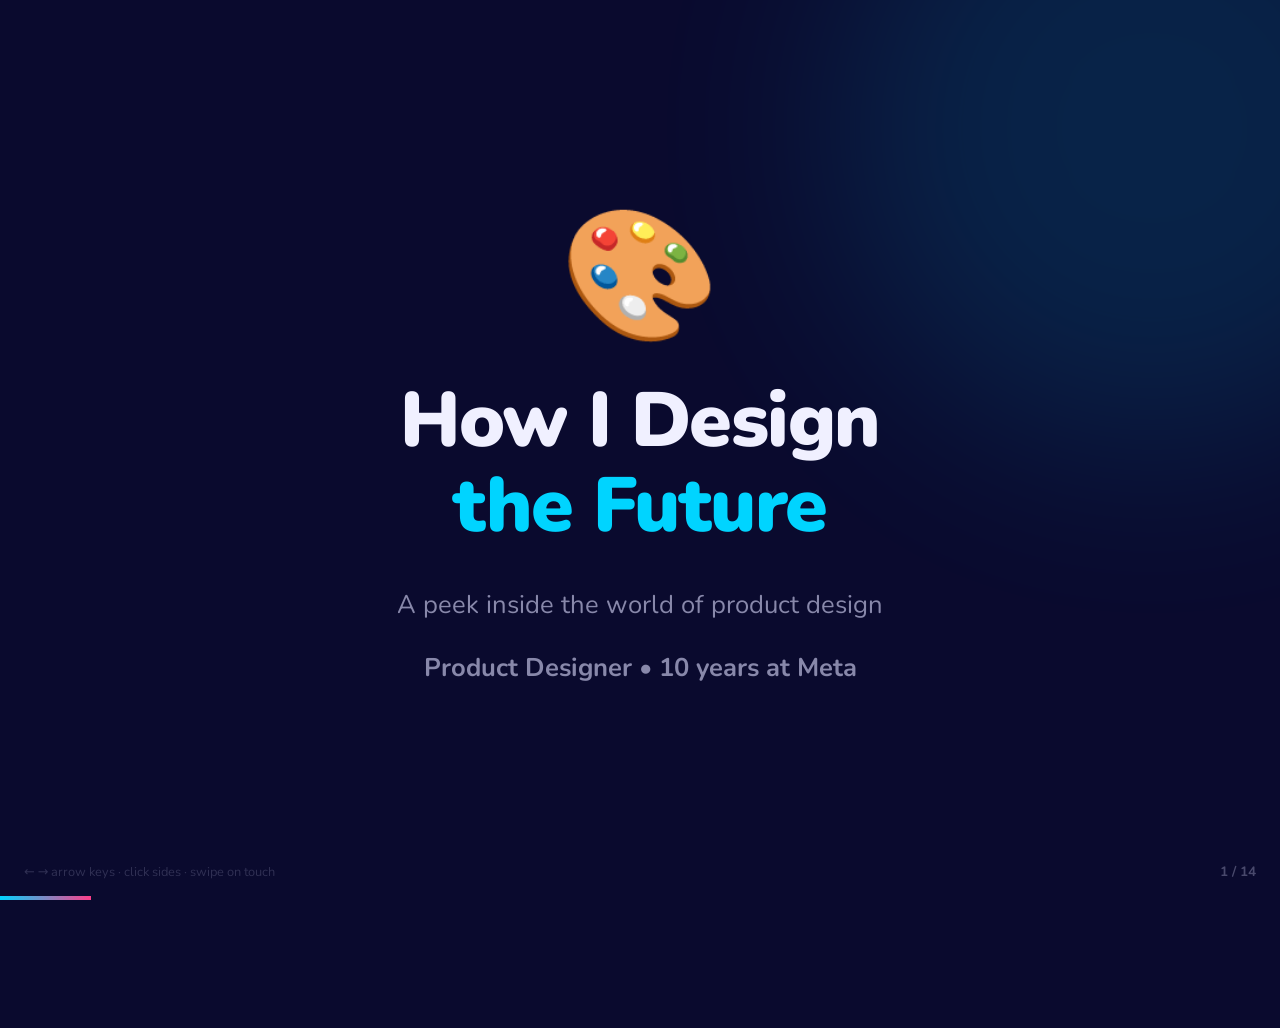
==== index.html @ 093c4a31 "Build career presentation slide deck for 4th/5th graders 14-slide presentation website about product" ====
<!DOCTYPE html>
<html lang="en">
<head>
  <meta charset="UTF-8">
  <meta name="viewport" content="width=device-width, initial-scale=1.0">
  <title>How I Design the Future</title>
  <link rel="stylesheet" href="styles.css">
</head>
<body>

<div class="deck">

  <!-- ==========================================
       SLIDE 1 — Title
       ========================================== -->
  <section class="slide">
    <div class="big-icon">🎨</div>
    <h1>How I Design<br><span class="cyan">the Future</span></h1>
    <p class="subtitle">A peek inside the world of product design</p>
    <!-- Replace with your name -->
    <p style="margin-top:1.5rem; color:var(--gray); font-weight:700;">
      <!-- YOUR NAME HERE -->
      Product Designer &bull; 10 years at Meta
    </p>
  </section>

  <!-- ==========================================
       SLIDE 2 — Look Around This Room
       ========================================== -->
  <section class="slide">
    <h2>Look around<br>this room <span class="yellow">👀</span></h2>
    <p>Everything you see was <strong class="cyan">designed by someone.</strong></p>

    <div class="annotated-scene">
      <!-- Floating tags pointing to classroom objects -->
      <span class="tag pos-clock">⏰ Clock</span>
      <span class="tag pos-desk">📐 Desk</span>
      <span class="tag pos-board">📋 Whiteboard</span>
      <span class="tag pos-door">🚪 Door handle</span>
      <span class="tag pos-light">💡 Lights</span>
      <span class="tag pos-chair">🪑 Chair</span>
      <!-- Placeholder for a classroom photo -->
      <span style="color:var(--gray); font-size:0.85rem; font-weight:700; text-transform:uppercase; letter-spacing:0.05em;">
        [ Your classroom photo here ]
      </span>
    </div>
  </section>

  <!-- ==========================================
       SLIDE 3 — Even the Boring Stuff
       ========================================== -->
  <section class="slide">
    <h2>Even the <span class="pink">"boring"</span> stuff</h2>
    <p>Someone had to sit down and figure out how each of these should work.</p>

    <div class="grid-5 stagger" style="margin-top:2rem;">
      <div class="card fragment">
        <div class="icon">🚽</div>
        <div class="label">Toilet</div>
      </div>
      <div class="card fragment">
        <div class="icon">🛑</div>
        <div class="label">Stop sign</div>
      </div>
      <div class="card fragment">
        <div class="icon">🥣</div>
        <div class="label">Cereal box</div>
      </div>
      <div class="card fragment">
        <div class="icon">🪢</div>
        <div class="label">Seatbelt</div>
      </div>
      <div class="card fragment">
        <div class="icon">🤐</div>
        <div class="label">Zipper</div>
      </div>
    </div>
  </section>

  <!-- ==========================================
       SLIDE 4 — Design = Solving Problems
       ========================================== -->
  <section class="slide">
    <h2>Design = <span class="green">solving problems</span><br>for people</h2>

    <div class="equation">
      <div class="part">🤔 Problem</div>
      <div class="operator cyan">+</div>
      <div class="part">✨ Creativity</div>
      <div class="operator pink">=</div>
      <div class="part">🎯 Design</div>
    </div>

    <div class="prompt">
      💬 "People kept getting lost &rarr; someone designed <strong>road signs</strong>"
    </div>
  </section>

  <!-- ==========================================
       SLIDE 5 — Types of Design
       ========================================== -->
  <section class="slide">
    <h2>There are <span class="yellow">lots</span> of types of design</h2>

    <div class="grid-6 stagger">
      <div class="card fragment">
        <div class="icon">👟</div>
        <div class="label">Fashion</div>
        <div class="desc">Clothes &amp; shoes</div>
      </div>
      <div class="card fragment">
        <div class="icon">🛋️</div>
        <div class="label">Interior</div>
        <div class="desc">Rooms &amp; spaces</div>
      </div>
      <div class="card fragment">
        <div class="icon">🎬</div>
        <div class="label">Graphic</div>
        <div class="desc">Posters &amp; logos</div>
      </div>
      <div class="card fragment">
        <div class="icon">🚗</div>
        <div class="label">Industrial</div>
        <div class="desc">Cars &amp; products</div>
      </div>
      <div class="card fragment">
        <div class="icon">🎢</div>
        <div class="label">Experience</div>
        <div class="desc">Theme parks &amp; services</div>
      </div>
      <div class="card fragment highlighted">
        <div class="icon">📱</div>
        <div class="label cyan">Digital</div>
        <div class="desc">Apps &amp; screens &larr; that's me!</div>
      </div>
    </div>
  </section>

  <!-- ==========================================
       SLIDE 6 — I'm a Digital Product Designer
       ========================================== -->
  <section class="slide">
    <div class="big-icon">💻</div>
    <h2>I'm a <span class="cyan">digital product</span> designer</h2>
    <p>I design the apps and screens that <strong>millions of people</strong> use every day.</p>

    <div class="img-placeholder" style="width:80%; max-width:700px; height:280px; margin-top:1.5rem;">
      <!-- Replace: photo of your desk/workspace -->
      [ Your workspace photo here ]
    </div>
  </section>

  <!-- ==========================================
       SLIDE 7 — Facebook / Meta
       ========================================== -->
  <section class="slide">
    <h2>I designed things at<br><span class="cyan">Facebook / Meta</span> for 10 years</h2>
    <p>You've probably used something I helped build.</p>

    <div class="grid-3" style="margin-top:1.5rem;">
      <div class="img-placeholder" style="height:200px;">
        <!-- Replace: screenshot of your Meta work #1 -->
        [ Meta work screenshot 1 ]
      </div>
      <div class="img-placeholder" style="height:200px;">
        <!-- Replace: screenshot of your Meta work #2 -->
        [ Meta work screenshot 2 ]
      </div>
      <div class="img-placeholder" style="height:200px;">
        <!-- Replace: screenshot of your Meta work #3 -->
        [ Meta work screenshot 3 ]
      </div>
    </div>

    <div class="prompt">
      💬 Raise your hand if you've ever used Facebook, Instagram, or WhatsApp!
    </div>
  </section>

  <!-- ==========================================
       SLIDE 8 — My Tools
       ========================================== -->
  <section class="slide">
    <h2>My <span class="purple">tools</span></h2>
    <p>Just like artists have brushes, I have tools for designing on screens.</p>

    <div class="tools-panel stagger">
      <div class="tool-card fragment">
        <div class="tool-icon">🎨</div>
        <div class="tool-name pink">Figma</div>
        <div class="tool-desc">Where I draw and plan my designs</div>
      </div>
      <div class="tool-card fragment">
        <div class="tool-icon">🧑‍💻</div>
        <div class="tool-name cyan">Code</div>
        <div class="tool-desc">HTML &amp; CSS — the language of websites</div>
      </div>
      <div class="tool-card fragment">
        <div class="tool-icon">🤖</div>
        <div class="tool-name green">AI</div>
        <div class="tool-desc">My newest helper — like having a super-smart teammate</div>
      </div>
    </div>
  </section>

  <!-- ==========================================
       SLIDE 9 — VR and AR
       ========================================== -->
  <section class="slide">
    <h2>Now I design for<br><span class="pink">virtual</span> &amp; <span class="cyan">augmented</span> reality</h2>
    <p>Instead of a phone screen, I design for <strong>the world around you.</strong></p>

    <div class="vr-ar-compare stagger">
      <div class="side fragment">
        <div class="icon">🥽</div>
        <h3 class="pink">VR</h3>
        <p>You go <strong>into</strong> the computer's world</p>
      </div>
      <div class="side fragment">
        <div class="icon">👓</div>
        <h3 class="cyan">AR</h3>
        <p>The computer comes <strong>into your</strong> world</p>
      </div>
    </div>

    <div class="prompt">
      💬 Has anyone here tried a VR headset before?
    </div>
  </section>

  <!-- ==========================================
       SLIDE 10 — Let Me Show You (VR transition)
       ========================================== -->
  <section class="slide">
    <div class="big-icon">🥽</div>
    <h2>Let me <span class="yellow">show you</span></h2>
    <p>Who wants to see what it's like to design for virtual reality?</p>
    <div class="demo-banner">🎮 LIVE DEMO</div>
  </section>

  <!-- ==========================================
       SLIDE 11 — VR Demo
       ========================================== -->
  <section class="slide">
    <div class="big-icon" style="font-size:6rem;">🎮</div>
    <h1><span class="pink">VR</span> Demo Time</h1>
    <p>Unity prototype on the Quest headset</p>
    <div style="margin-top:2rem; display:flex; gap:1rem; flex-wrap:wrap; justify-content:center;">
      <div class="demo-banner" style="background:linear-gradient(135deg, var(--cyan), var(--green));">
        🕹️ HEADSET IS ON
      </div>
    </div>
    <p style="margin-top:1.5rem; font-size:0.95rem;">
      (Cast headset to this screen or pass it around)
    </p>
  </section>

  <!-- ==========================================
       SLIDE 12 — AI Demo
       ========================================== -->
  <section class="slide">
    <div class="big-icon">🤖</div>
    <h2>Let's build a game<br><span class="green">RIGHT NOW</span> with AI</h2>
    <p>You pick the theme. I'll build it live.</p>

    <div class="grid-3 stagger" style="margin-top:2rem; max-width:800px;">
      <div class="card fragment" style="cursor:pointer;">
        <div class="icon">🦖</div>
        <div class="label">Dinosaurs</div>
      </div>
      <div class="card fragment" style="cursor:pointer;">
        <div class="icon">👽</div>
        <div class="label">Space Aliens</div>
      </div>
      <div class="card fragment" style="cursor:pointer;">
        <div class="icon">🍕</div>
        <div class="label">Pizza</div>
      </div>
    </div>

    <div class="prompt" style="margin-top:2rem;">
      💬 Vote now! Shout out your favorite — or suggest something else!
    </div>
  </section>

  <!-- ==========================================
       SLIDE 13 — Design Is for Everyone
       ========================================== -->
  <section class="slide">
    <h2><span class="green">You're already</span><br>a designer</h2>
    <p>You don't need to wait until you grow up to start designing.</p>

    <div class="empowerment-grid stagger" style="margin-top:2rem;">
      <div class="item fragment">
        <div class="icon">🗺️</div>
        <div class="label">Drawing a map</div>
      </div>
      <div class="item fragment">
        <div class="icon">🪧</div>
        <div class="label">Making a poster</div>
      </div>
      <div class="item fragment">
        <div class="icon">⛏️</div>
        <div class="label">Building in Minecraft</div>
      </div>
      <div class="item fragment">
        <div class="icon">🎭</div>
        <div class="label">Customizing a character</div>
      </div>
    </div>

    <p style="margin-top:1.5rem; color:var(--yellow); font-weight:700; font-size:clamp(1rem,1.8vw,1.3rem);">
      If you've done any of these, you're already thinking like a designer!
    </p>
  </section>

  <!-- ==========================================
       SLIDE 14 — Questions
       ========================================== -->
  <section class="slide">
    <div class="big-icon">🙋</div>
    <h1>Questions<span class="yellow">?</span></h1>

    <div class="question-starters stagger">
      <div class="q fragment">
        <span class="pink">🤔</span>&ensp;What app would you invent?
      </div>
      <div class="q fragment">
        <span class="cyan">🎮</span>&ensp;What's the coolest thing you've ever built or made?
      </div>
      <div class="q fragment">
        <span class="green">🌍</span>&ensp;Will we all live in VR someday?
      </div>
    </div>
  </section>

</div><!-- /.deck -->

<!-- Progress bar -->
<div class="progress" style="width:0%"></div>

<!-- Slide counter -->
<div class="slide-counter"></div>

<!-- Navigation hint -->
<div class="nav-hint">← → arrow keys &middot; click sides &middot; swipe on touch</div>

<!-- Slide engine -->
<script src="slides.js"></script>

</body>
</html>
---- styles.css ----
/* ============================================
   Career Presentation — Styles
   Kid-friendly, projector-optimized dark theme
   ============================================ */

@import url('https://fonts.googleapis.com/css2?family=Nunito:wght@400;700;900&display=swap');

/* --- Reset & Base --- */
*, *::before, *::after {
  box-sizing: border-box;
  margin: 0;
  padding: 0;
}

:root {
  --bg: #0a0a2e;
  --bg-light: #12123a;
  --cyan: #00d4ff;
  --pink: #ff3e8a;
  --yellow: #ffd93d;
  --green: #4ade80;
  --purple: #a78bfa;
  --orange: #fb923c;
  --white: #f0f0ff;
  --gray: #8888aa;
  --font: 'Nunito', system-ui, sans-serif;
  --slide-transition: 0.5s cubic-bezier(0.4, 0, 0.2, 1);
}

html, body {
  height: 100%;
  overflow: hidden;
  background: var(--bg);
  color: var(--white);
  font-family: var(--font);
  -webkit-font-smoothing: antialiased;
}

/* --- Slide Container --- */
.deck {
  position: relative;
  width: 100vw;
  height: 100vh;
}

.slide {
  position: absolute;
  inset: 0;
  display: flex;
  flex-direction: column;
  align-items: center;
  justify-content: center;
  padding: 4vh 6vw;
  opacity: 0;
  pointer-events: none;
  transform: translateX(60px);
  transition: opacity var(--slide-transition), transform var(--slide-transition);
  text-align: center;
}

.slide.active {
  opacity: 1;
  pointer-events: auto;
  transform: translateX(0);
}

.slide.exit-left {
  opacity: 0;
  transform: translateX(-60px);
}

/* --- Typography --- */
h1 {
  font-size: clamp(2.5rem, 6vw, 5rem);
  font-weight: 900;
  line-height: 1.1;
  margin-bottom: 0.4em;
  letter-spacing: -0.02em;
}

h2 {
  font-size: clamp(2rem, 4.5vw, 3.8rem);
  font-weight: 900;
  line-height: 1.15;
  margin-bottom: 0.5em;
}

h3 {
  font-size: clamp(1.3rem, 2.5vw, 2rem);
  font-weight: 700;
  line-height: 1.3;
  margin-bottom: 0.5em;
}

p, .subtitle {
  font-size: clamp(1.1rem, 2vw, 1.6rem);
  line-height: 1.5;
  max-width: 48ch;
  color: var(--gray);
}

.subtitle {
  margin-top: 0.3em;
}

/* Color utility classes */
.cyan    { color: var(--cyan); }
.pink    { color: var(--pink); }
.yellow  { color: var(--yellow); }
.green   { color: var(--green); }
.purple  { color: var(--purple); }
.orange  { color: var(--orange); }

/* --- Accent Shapes (decorative) --- */
.slide::before {
  content: '';
  position: absolute;
  border-radius: 50%;
  filter: blur(100px);
  opacity: 0.12;
  pointer-events: none;
  z-index: -1;
}

/* Each slide gets a different glow */
.slide:nth-child(odd)::before {
  width: 50vw; height: 50vw;
  background: var(--cyan);
  top: -15vw; right: -15vw;
}
.slide:nth-child(even)::before {
  width: 45vw; height: 45vw;
  background: var(--pink);
  bottom: -10vw; left: -10vw;
}

/* --- Grid Layouts --- */
.grid-2 {
  display: grid;
  grid-template-columns: 1fr 1fr;
  gap: 2.5vw;
  width: 100%;
  max-width: 1100px;
  margin-top: 1.5rem;
}

.grid-3 {
  display: grid;
  grid-template-columns: repeat(3, 1fr);
  gap: 2vw;
  width: 100%;
  max-width: 1200px;
  margin-top: 1.5rem;
}

.grid-5 {
  display: grid;
  grid-template-columns: repeat(5, 1fr);
  gap: 1.5vw;
  width: 100%;
  max-width: 1200px;
  margin-top: 1.5rem;
}

.grid-6 {
  display: grid;
  grid-template-columns: repeat(3, 1fr);
  grid-template-rows: repeat(2, 1fr);
  gap: 1.8vw;
  width: 100%;
  max-width: 1100px;
  margin-top: 1.5rem;
}

/* --- Cards (used inside grids) --- */
.card {
  background: var(--bg-light);
  border: 2px solid rgba(255,255,255,0.06);
  border-radius: 1.2rem;
  padding: 2rem 1.5rem;
  display: flex;
  flex-direction: column;
  align-items: center;
  justify-content: center;
  gap: 0.6rem;
  transition: transform 0.25s ease, border-color 0.25s ease;
}

.card:hover {
  transform: translateY(-4px);
  border-color: rgba(255,255,255,0.15);
}

.card.highlighted {
  border-color: var(--cyan);
  box-shadow: 0 0 30px rgba(0, 212, 255, 0.15);
}

.card .icon {
  font-size: clamp(2.5rem, 4vw, 4rem);
  line-height: 1;
}

.card .label {
  font-size: clamp(0.95rem, 1.5vw, 1.3rem);
  font-weight: 700;
  color: var(--white);
}

.card .desc {
  font-size: clamp(0.8rem, 1.1vw, 1rem);
  color: var(--gray);
}

/* --- Image Placeholder --- */
.img-placeholder {
  background: var(--bg-light);
  border: 2px dashed rgba(255,255,255,0.1);
  border-radius: 1rem;
  display: flex;
  align-items: center;
  justify-content: center;
  color: var(--gray);
  font-size: 0.95rem;
  font-weight: 700;
  text-transform: uppercase;
  letter-spacing: 0.05em;
  overflow: hidden;
  position: relative;
}

.img-placeholder img {
  width: 100%;
  height: 100%;
  object-fit: cover;
  border-radius: inherit;
}

/* --- Equation visual --- */
.equation {
  display: flex;
  align-items: center;
  gap: 1.5rem;
  margin: 1.5rem 0;
  flex-wrap: wrap;
  justify-content: center;
}

.equation .part {
  background: var(--bg-light);
  border-radius: 1rem;
  padding: 1.2rem 2rem;
  font-size: clamp(1.2rem, 2.2vw, 1.8rem);
  font-weight: 900;
}

.equation .operator {
  font-size: 2.5rem;
  font-weight: 900;
}

/* --- Big Emoji / Icon --- */
.big-icon {
  font-size: clamp(4rem, 10vw, 8rem);
  line-height: 1;
  margin-bottom: 0.3em;
}

/* --- Demo Banner --- */
.demo-banner {
  display: inline-flex;
  align-items: center;
  gap: 0.8rem;
  background: linear-gradient(135deg, var(--pink), var(--purple));
  padding: 0.8rem 2.5rem;
  border-radius: 100px;
  font-size: clamp(1.2rem, 2.5vw, 2rem);
  font-weight: 900;
  text-transform: uppercase;
  letter-spacing: 0.08em;
  animation: pulse 2s ease-in-out infinite;
  margin-top: 1.5rem;
}

@keyframes pulse {
  0%, 100% { transform: scale(1); }
  50% { transform: scale(1.04); }
}

/* --- Prompt Bubbles (for audience interaction cues) --- */
.prompt {
  background: rgba(255,255,255,0.07);
  border-left: 4px solid var(--yellow);
  border-radius: 0 0.8rem 0.8rem 0;
  padding: 1rem 1.8rem;
  margin-top: 1.5rem;
  font-size: clamp(1rem, 1.8vw, 1.4rem);
  font-weight: 700;
  color: var(--yellow);
  max-width: 700px;
  text-align: left;
}

/* --- Question starters (wrap-up slide) --- */
.question-starters {
  display: flex;
  flex-direction: column;
  gap: 1rem;
  margin-top: 1.5rem;
  max-width: 600px;
}

.question-starters .q {
  background: var(--bg-light);
  border-radius: 1rem;
  padding: 1rem 1.5rem;
  font-size: clamp(1rem, 1.6vw, 1.25rem);
  font-weight: 700;
  text-align: left;
  border: 2px solid rgba(255,255,255,0.06);
}

/* --- Progress Bar --- */
.progress {
  position: fixed;
  bottom: 0;
  left: 0;
  height: 4px;
  background: linear-gradient(90deg, var(--cyan), var(--pink));
  transition: width 0.4s ease;
  z-index: 100;
}

/* --- Slide Counter --- */
.slide-counter {
  position: fixed;
  bottom: 1.2rem;
  right: 1.5rem;
  font-size: 0.85rem;
  font-weight: 700;
  color: var(--gray);
  opacity: 0.5;
  z-index: 100;
  pointer-events: none;
}

/* --- Navigation Hint --- */
.nav-hint {
  position: fixed;
  bottom: 1.2rem;
  left: 1.5rem;
  font-size: 0.8rem;
  color: var(--gray);
  opacity: 0.3;
  z-index: 100;
  transition: opacity 0.3s;
}

.nav-hint:hover {
  opacity: 0.7;
}

/* --- Fragment animation (staggered reveals inside a slide) --- */
.fragment {
  opacity: 0;
  transform: translateY(20px);
  transition: opacity 0.4s ease, transform 0.4s ease;
}

.fragment.visible {
  opacity: 1;
  transform: translateY(0);
}

/* Stagger children */
.stagger > .fragment:nth-child(1) { transition-delay: 0.05s; }
.stagger > .fragment:nth-child(2) { transition-delay: 0.12s; }
.stagger > .fragment:nth-child(3) { transition-delay: 0.19s; }
.stagger > .fragment:nth-child(4) { transition-delay: 0.26s; }
.stagger > .fragment:nth-child(5) { transition-delay: 0.33s; }
.stagger > .fragment:nth-child(6) { transition-delay: 0.40s; }

/* --- Fullscreen background image slide --- */
.slide.bg-cover {
  background-size: cover;
  background-position: center;
}

.slide.bg-cover::after {
  content: '';
  position: absolute;
  inset: 0;
  background: linear-gradient(to top, rgba(10,10,46,0.92), rgba(10,10,46,0.4));
  z-index: 0;
}

.slide.bg-cover > * {
  position: relative;
  z-index: 1;
}

/* --- Annotation arrows (for the classroom slide) --- */
.annotated-scene {
  position: relative;
  width: 90%;
  max-width: 900px;
  aspect-ratio: 16/9;
  background: var(--bg-light);
  border-radius: 1.2rem;
  border: 2px solid rgba(255,255,255,0.06);
  margin-top: 1rem;
  display: flex;
  align-items: center;
  justify-content: center;
  overflow: hidden;
}

.annotated-scene .tag {
  position: absolute;
  background: var(--cyan);
  color: var(--bg);
  font-size: clamp(0.65rem, 1vw, 0.85rem);
  font-weight: 900;
  padding: 0.3rem 0.7rem;
  border-radius: 100px;
  white-space: nowrap;
  animation: float 3s ease-in-out infinite;
}

.annotated-scene .tag:nth-child(even) {
  animation-delay: -1.5s;
}

@keyframes float {
  0%, 100% { transform: translateY(0); }
  50% { transform: translateY(-6px); }
}

/* --- Specific tag positions (classroom scene) --- */
.tag.pos-clock     { top: 10%; left: 12%; }
.tag.pos-desk      { bottom: 20%; left: 25%; background: var(--pink); }
.tag.pos-board     { top: 20%; right: 15%; background: var(--yellow); color: var(--bg); }
.tag.pos-door      { bottom: 30%; right: 10%; background: var(--green); color: var(--bg); }
.tag.pos-light     { top: 8%; left: 50%; background: var(--purple); }
.tag.pos-chair     { bottom: 15%; right: 35%; background: var(--orange); color: var(--bg); }

/* --- Tools panel --- */
.tools-panel {
  display: grid;
  grid-template-columns: repeat(3, 1fr);
  gap: 2vw;
  width: 100%;
  max-width: 1100px;
  margin-top: 1.5rem;
}

.tool-card {
  background: var(--bg-light);
  border: 2px solid rgba(255,255,255,0.06);
  border-radius: 1.2rem;
  padding: 2rem 1.5rem;
  display: flex;
  flex-direction: column;
  align-items: center;
  gap: 0.8rem;
}

.tool-card .tool-icon {
  font-size: 3rem;
  line-height: 1;
}

.tool-card .tool-name {
  font-size: clamp(1.1rem, 1.8vw, 1.5rem);
  font-weight: 900;
}

.tool-card .tool-desc {
  font-size: clamp(0.85rem, 1.2vw, 1.05rem);
  color: var(--gray);
}

/* --- VR / AR comparison --- */
.vr-ar-compare {
  display: grid;
  grid-template-columns: 1fr 1fr;
  gap: 3vw;
  width: 100%;
  max-width: 900px;
  margin-top: 1.5rem;
}

.vr-ar-compare .side {
  background: var(--bg-light);
  border-radius: 1.2rem;
  padding: 2rem;
  border: 2px solid rgba(255,255,255,0.06);
  display: flex;
  flex-direction: column;
  align-items: center;
  gap: 0.8rem;
}

.vr-ar-compare .side .icon {
  font-size: 4rem;
}

.vr-ar-compare .side h3 {
  margin-bottom: 0;
}

.vr-ar-compare .side p {
  font-size: clamp(0.9rem, 1.3vw, 1.1rem);
  color: var(--gray);
  text-align: center;
}

/* --- Empowerment grid (closing slide) --- */
.empowerment-grid {
  display: grid;
  grid-template-columns: repeat(4, 1fr);
  gap: 1.5vw;
  width: 100%;
  max-width: 900px;
  margin-top: 1.5rem;
}

.empowerment-grid .item {
  background: var(--bg-light);
  border-radius: 1rem;
  padding: 1.2rem;
  display: flex;
  flex-direction: column;
  align-items: center;
  gap: 0.5rem;
  border: 2px solid rgba(255,255,255,0.06);
}

.empowerment-grid .item .icon {
  font-size: 2.5rem;
}

.empowerment-grid .item .label {
  font-size: clamp(0.8rem, 1.1vw, 1rem);
  font-weight: 700;
}

/* --- Responsive --- */
@media (max-width: 768px) {
  .grid-3, .tools-panel {
    grid-template-columns: 1fr 1fr;
  }
  .grid-5 {
    grid-template-columns: repeat(3, 1fr);
  }
  .grid-6 {
    grid-template-columns: 1fr 1fr;
  }
  .empowerment-grid {
    grid-template-columns: 1fr 1fr;
  }
  .vr-ar-compare {
    grid-template-columns: 1fr;
  }
}
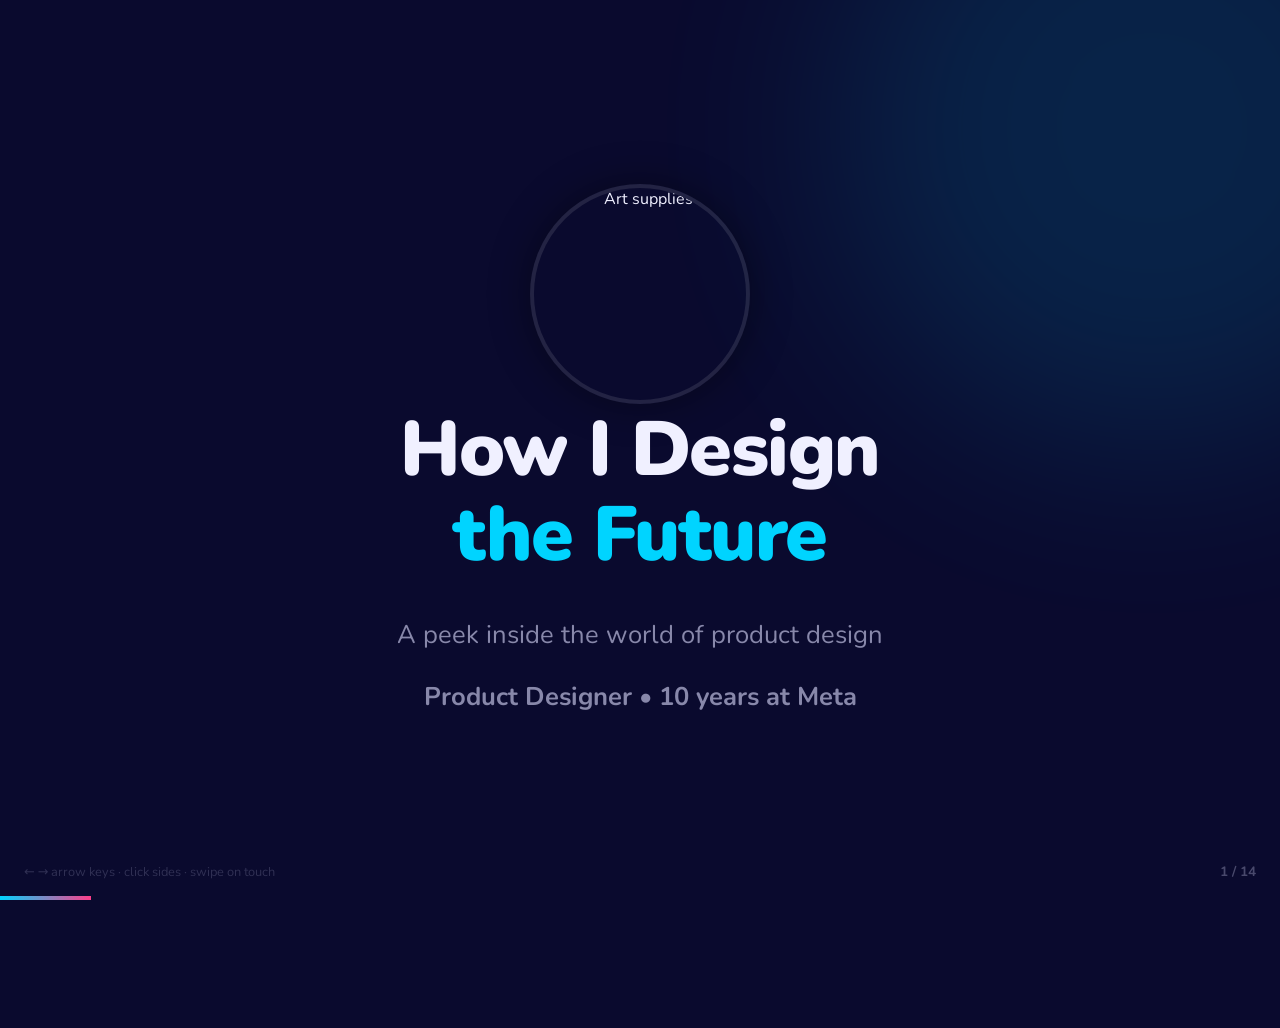
==== commit 0c16fa75: "Replace emojis with real Unsplash photos throughout presentation Swap all emoji icons for circular c" ====
--- a/index.html
+++ b/index.html
@@ -14,7 +14,7 @@
        SLIDE 1 — Title
        ========================================== -->
   <section class="slide">
-    <div class="big-icon">🎨</div>
+    <img class="big-icon-photo" src="https://images.unsplash.com/photo-1513364776144-60967b0f800f?w=300&h=300&fit=crop&auto=format" alt="Art supplies" loading="lazy">
     <h1>How I Design<br><span class="cyan">the Future</span></h1>
     <p class="subtitle">A peek inside the world of product design</p>
     <!-- Replace with your name -->
@@ -55,23 +55,23 @@
 
     <div class="grid-5 stagger" style="margin-top:2rem;">
       <div class="card fragment">
-        <div class="icon">🚽</div>
+        <img class="icon-photo" src="https://images.unsplash.com/photo-1585412727339-54e4bae3cff0?w=200&h=200&fit=crop&auto=format" alt="Toilet" loading="lazy">
         <div class="label">Toilet</div>
       </div>
       <div class="card fragment">
-        <div class="icon">🛑</div>
+        <img class="icon-photo" src="https://images.unsplash.com/photo-1566139884460-1c2c6e0b6ce0?w=200&h=200&fit=crop&auto=format" alt="Stop sign" loading="lazy">
         <div class="label">Stop sign</div>
       </div>
       <div class="card fragment">
-        <div class="icon">🥣</div>
+        <img class="icon-photo" src="https://images.unsplash.com/photo-1521483451569-e33803c0330c?w=200&h=200&fit=crop&auto=format" alt="Cereal box" loading="lazy">
         <div class="label">Cereal box</div>
       </div>
       <div class="card fragment">
-        <div class="icon">🪢</div>
+        <img class="icon-photo" src="https://images.unsplash.com/photo-1549317661-bd32c8ce0abb?w=200&h=200&fit=crop&auto=format" alt="Seatbelt" loading="lazy">
         <div class="label">Seatbelt</div>
       </div>
       <div class="card fragment">
-        <div class="icon">🤐</div>
+        <img class="icon-photo" src="https://images.unsplash.com/photo-1558171813-01ed3d751f01?w=200&h=200&fit=crop&auto=format" alt="Zipper" loading="lazy">
         <div class="label">Zipper</div>
       </div>
     </div>
@@ -104,32 +104,32 @@
 
     <div class="grid-6 stagger">
       <div class="card fragment">
-        <div class="icon">👟</div>
+        <img class="icon-photo" src="https://images.unsplash.com/photo-1542291026-7eec264c27ff?w=200&h=200&fit=crop&auto=format" alt="Sneaker" loading="lazy">
         <div class="label">Fashion</div>
         <div class="desc">Clothes &amp; shoes</div>
       </div>
       <div class="card fragment">
-        <div class="icon">🛋️</div>
+        <img class="icon-photo" src="https://images.unsplash.com/photo-1586023492125-27b2c045efd7?w=200&h=200&fit=crop&auto=format" alt="Interior design" loading="lazy">
         <div class="label">Interior</div>
         <div class="desc">Rooms &amp; spaces</div>
       </div>
       <div class="card fragment">
-        <div class="icon">🎬</div>
+        <img class="icon-photo" src="https://images.unsplash.com/photo-1561070791-2526d30994b5?w=200&h=200&fit=crop&auto=format" alt="Graphic design" loading="lazy">
         <div class="label">Graphic</div>
         <div class="desc">Posters &amp; logos</div>
       </div>
       <div class="card fragment">
-        <div class="icon">🚗</div>
+        <img class="icon-photo" src="https://images.unsplash.com/photo-1503376780353-7e6692767b70?w=200&h=200&fit=crop&auto=format" alt="Sports car" loading="lazy">
         <div class="label">Industrial</div>
         <div class="desc">Cars &amp; products</div>
       </div>
       <div class="card fragment">
-        <div class="icon">🎢</div>
+        <img class="icon-photo" src="https://images.unsplash.com/photo-1513889961551-628c1e5e2ee9?w=200&h=200&fit=crop&auto=format" alt="Theme park" loading="lazy">
         <div class="label">Experience</div>
         <div class="desc">Theme parks &amp; services</div>
       </div>
       <div class="card fragment highlighted">
-        <div class="icon">📱</div>
+        <img class="icon-photo" src="https://images.unsplash.com/photo-1512941937669-90a1b58e7e9c?w=200&h=200&fit=crop&auto=format" alt="Smartphone" loading="lazy">
         <div class="label cyan">Digital</div>
         <div class="desc">Apps &amp; screens &larr; that's me!</div>
       </div>
@@ -140,7 +140,7 @@
        SLIDE 6 — I'm a Digital Product Designer
        ========================================== -->
   <section class="slide">
-    <div class="big-icon">💻</div>
+    <img class="big-icon-photo" src="https://images.unsplash.com/photo-1498050108023-c5249f4df085?w=300&h=300&fit=crop&auto=format" alt="Laptop workspace" loading="lazy">
     <h2>I'm a <span class="cyan">digital product</span> designer</h2>
     <p>I design the apps and screens that <strong>millions of people</strong> use every day.</p>
 
@@ -186,17 +186,17 @@
 
     <div class="tools-panel stagger">
       <div class="tool-card fragment">
-        <div class="tool-icon">🎨</div>
+        <img class="icon-photo" src="https://images.unsplash.com/photo-1609921212029-bb5a28e60960?w=200&h=200&fit=crop&auto=format" alt="Design tool" loading="lazy">
         <div class="tool-name pink">Figma</div>
         <div class="tool-desc">Where I draw and plan my designs</div>
       </div>
       <div class="tool-card fragment">
-        <div class="tool-icon">🧑‍💻</div>
+        <img class="icon-photo" src="https://images.unsplash.com/photo-1461749280684-dccba630e2f6?w=200&h=200&fit=crop&auto=format" alt="Code editor" loading="lazy">
         <div class="tool-name cyan">Code</div>
         <div class="tool-desc">HTML &amp; CSS — the language of websites</div>
       </div>
       <div class="tool-card fragment">
-        <div class="tool-icon">🤖</div>
+        <img class="icon-photo" src="https://images.unsplash.com/photo-1677442136019-21780ecad995?w=200&h=200&fit=crop&auto=format" alt="AI" loading="lazy">
         <div class="tool-name green">AI</div>
         <div class="tool-desc">My newest helper — like having a super-smart teammate</div>
       </div>
@@ -212,12 +212,12 @@
 
     <div class="vr-ar-compare stagger">
       <div class="side fragment">
-        <div class="icon">🥽</div>
+        <img class="icon-photo" src="https://images.unsplash.com/photo-1617802690658-1173a812650d?w=200&h=200&fit=crop&auto=format" alt="VR headset" loading="lazy">
         <h3 class="pink">VR</h3>
         <p>You go <strong>into</strong> the computer's world</p>
       </div>
       <div class="side fragment">
-        <div class="icon">👓</div>
+        <img class="icon-photo" src="https://images.unsplash.com/photo-1622979135225-d2ba269cf1ac?w=200&h=200&fit=crop&auto=format" alt="AR glasses" loading="lazy">
         <h3 class="cyan">AR</h3>
         <p>The computer comes <strong>into your</strong> world</p>
       </div>
@@ -232,22 +232,22 @@
        SLIDE 10 — Let Me Show You (VR transition)
        ========================================== -->
   <section class="slide">
-    <div class="big-icon">🥽</div>
+    <img class="big-icon-photo" src="https://images.unsplash.com/photo-1617802690658-1173a812650d?w=300&h=300&fit=crop&auto=format" alt="VR headset" loading="lazy">
     <h2>Let me <span class="yellow">show you</span></h2>
     <p>Who wants to see what it's like to design for virtual reality?</p>
-    <div class="demo-banner">🎮 LIVE DEMO</div>
+    <div class="demo-banner">LIVE DEMO</div>
   </section>
 
   <!-- ==========================================
        SLIDE 11 — VR Demo
        ========================================== -->
   <section class="slide">
-    <div class="big-icon" style="font-size:6rem;">🎮</div>
+    <img class="big-icon-photo" src="https://images.unsplash.com/photo-1592478411213-6153e4ebc07d?w=300&h=300&fit=crop&auto=format" alt="Game controller" loading="lazy">
     <h1><span class="pink">VR</span> Demo Time</h1>
     <p>Unity prototype on the Quest headset</p>
     <div style="margin-top:2rem; display:flex; gap:1rem; flex-wrap:wrap; justify-content:center;">
       <div class="demo-banner" style="background:linear-gradient(135deg, var(--cyan), var(--green));">
-        🕹️ HEADSET IS ON
+        HEADSET IS ON
       </div>
     </div>
     <p style="margin-top:1.5rem; font-size:0.95rem;">
@@ -259,21 +259,21 @@
        SLIDE 12 — AI Demo
        ========================================== -->
   <section class="slide">
-    <div class="big-icon">🤖</div>
+    <img class="big-icon-photo" src="https://images.unsplash.com/photo-1677442136019-21780ecad995?w=300&h=300&fit=crop&auto=format" alt="AI" loading="lazy">
     <h2>Let's build a game<br><span class="green">RIGHT NOW</span> with AI</h2>
     <p>You pick the theme. I'll build it live.</p>
 
     <div class="grid-3 stagger" style="margin-top:2rem; max-width:800px;">
       <div class="card fragment" style="cursor:pointer;">
-        <div class="icon">🦖</div>
+        <img class="icon-photo" src="https://images.unsplash.com/photo-1519389950473-47ba0277781c?w=200&h=200&fit=crop&auto=format" alt="Dinosaurs" loading="lazy">
         <div class="label">Dinosaurs</div>
       </div>
       <div class="card fragment" style="cursor:pointer;">
-        <div class="icon">👽</div>
+        <img class="icon-photo" src="https://images.unsplash.com/photo-1462331940025-496dfbfc7564?w=200&h=200&fit=crop&auto=format" alt="Space" loading="lazy">
         <div class="label">Space Aliens</div>
       </div>
       <div class="card fragment" style="cursor:pointer;">
-        <div class="icon">🍕</div>
+        <img class="icon-photo" src="https://images.unsplash.com/photo-1565299624946-b28f40a0ae38?w=200&h=200&fit=crop&auto=format" alt="Pizza" loading="lazy">
         <div class="label">Pizza</div>
       </div>
     </div>
@@ -292,19 +292,19 @@
 
     <div class="empowerment-grid stagger" style="margin-top:2rem;">
       <div class="item fragment">
-        <div class="icon">🗺️</div>
+        <img class="icon-photo" src="https://images.unsplash.com/photo-1524661135-423995f22d0b?w=200&h=200&fit=crop&auto=format" alt="Map" loading="lazy">
         <div class="label">Drawing a map</div>
       </div>
       <div class="item fragment">
-        <div class="icon">🪧</div>
+        <img class="icon-photo" src="https://images.unsplash.com/photo-1513364776144-60967b0f800f?w=200&h=200&fit=crop&auto=format" alt="Making art" loading="lazy">
         <div class="label">Making a poster</div>
       </div>
       <div class="item fragment">
-        <div class="icon">⛏️</div>
+        <img class="icon-photo" src="https://images.unsplash.com/photo-1587654780291-39c9404d7dd0?w=200&h=200&fit=crop&auto=format" alt="Building" loading="lazy">
         <div class="label">Building in Minecraft</div>
       </div>
       <div class="item fragment">
-        <div class="icon">🎭</div>
+        <img class="icon-photo" src="https://images.unsplash.com/photo-1592478411213-6153e4ebc07d?w=200&h=200&fit=crop&auto=format" alt="Gaming" loading="lazy">
         <div class="label">Customizing a character</div>
       </div>
     </div>
@@ -318,7 +318,7 @@
        SLIDE 14 — Questions
        ========================================== -->
   <section class="slide">
-    <div class="big-icon">🙋</div>
+    <img class="big-icon-photo" src="https://images.unsplash.com/photo-1531482615713-2afd69097998?w=300&h=300&fit=crop&auto=format" alt="Raised hands" loading="lazy">
     <h1>Questions<span class="yellow">?</span></h1>
 
     <div class="question-starters stagger">
--- a/styles.css
+++ b/styles.css
@@ -264,6 +264,45 @@
   font-size: clamp(4rem, 10vw, 8rem);
   line-height: 1;
   margin-bottom: 0.3em;
+}
+
+/* --- Photo icons (replace emoji with images) --- */
+.icon-photo {
+  width: clamp(60px, 8vw, 100px);
+  height: clamp(60px, 8vw, 100px);
+  border-radius: 50%;
+  object-fit: cover;
+  border: 3px solid rgba(255,255,255,0.1);
+}
+
+.big-icon-photo {
+  width: clamp(120px, 18vw, 220px);
+  height: clamp(120px, 18vw, 220px);
+  border-radius: 50%;
+  object-fit: cover;
+  margin-bottom: 0.3em;
+  border: 4px solid rgba(255,255,255,0.1);
+  box-shadow: 0 0 40px rgba(0,0,0,0.4);
+}
+
+.card .icon-photo {
+  width: clamp(50px, 5vw, 80px);
+  height: clamp(50px, 5vw, 80px);
+}
+
+.tool-card .icon-photo {
+  width: clamp(50px, 5vw, 80px);
+  height: clamp(50px, 5vw, 80px);
+}
+
+.vr-ar-compare .side .icon-photo {
+  width: clamp(70px, 8vw, 110px);
+  height: clamp(70px, 8vw, 110px);
+}
+
+.empowerment-grid .item .icon-photo {
+  width: clamp(45px, 4vw, 65px);
+  height: clamp(45px, 4vw, 65px);
 }
 
 /* --- Demo Banner --- */
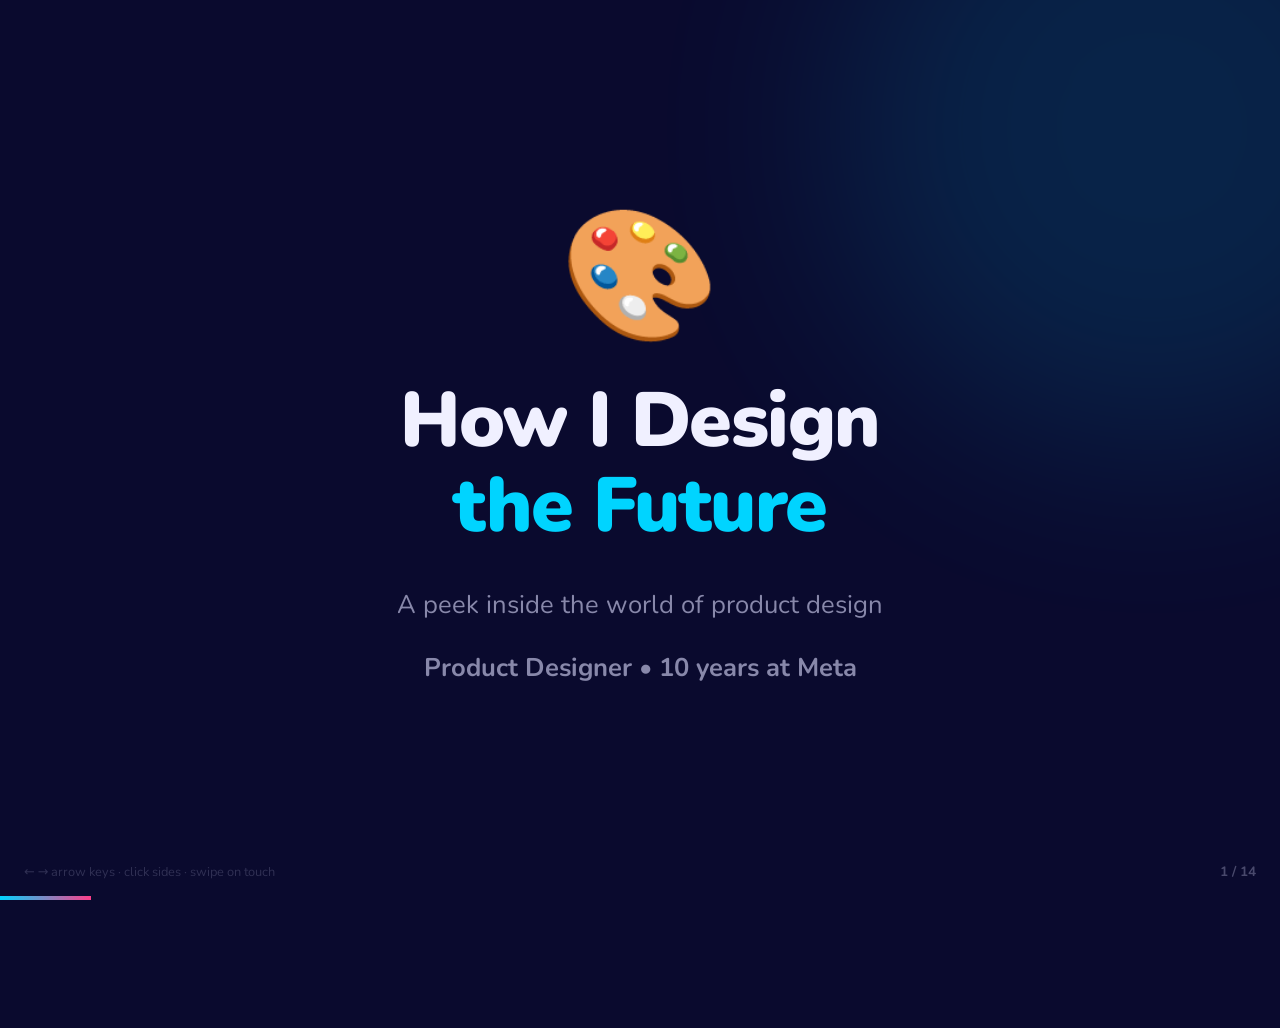
==== commit 944fd90a: "Revert to emoji version of presentation, removing Unsplash photos https://claude.ai/code/session_019" ====
--- a/index.html
+++ b/index.html
@@ -14,7 +14,7 @@
        SLIDE 1 — Title
        ========================================== -->
   <section class="slide">
-    <img class="big-icon-photo" src="https://images.unsplash.com/photo-1513364776144-60967b0f800f?w=300&h=300&fit=crop&auto=format" alt="Art supplies" loading="lazy">
+    <div class="big-icon">🎨</div>
     <h1>How I Design<br><span class="cyan">the Future</span></h1>
     <p class="subtitle">A peek inside the world of product design</p>
     <!-- Replace with your name -->
@@ -55,23 +55,23 @@
 
     <div class="grid-5 stagger" style="margin-top:2rem;">
       <div class="card fragment">
-        <img class="icon-photo" src="https://images.unsplash.com/photo-1585412727339-54e4bae3cff0?w=200&h=200&fit=crop&auto=format" alt="Toilet" loading="lazy">
+        <div class="icon">🚽</div>
         <div class="label">Toilet</div>
       </div>
       <div class="card fragment">
-        <img class="icon-photo" src="https://images.unsplash.com/photo-1566139884460-1c2c6e0b6ce0?w=200&h=200&fit=crop&auto=format" alt="Stop sign" loading="lazy">
+        <div class="icon">🛑</div>
         <div class="label">Stop sign</div>
       </div>
       <div class="card fragment">
-        <img class="icon-photo" src="https://images.unsplash.com/photo-1521483451569-e33803c0330c?w=200&h=200&fit=crop&auto=format" alt="Cereal box" loading="lazy">
+        <div class="icon">🥣</div>
         <div class="label">Cereal box</div>
       </div>
       <div class="card fragment">
-        <img class="icon-photo" src="https://images.unsplash.com/photo-1549317661-bd32c8ce0abb?w=200&h=200&fit=crop&auto=format" alt="Seatbelt" loading="lazy">
+        <div class="icon">🪢</div>
         <div class="label">Seatbelt</div>
       </div>
       <div class="card fragment">
-        <img class="icon-photo" src="https://images.unsplash.com/photo-1558171813-01ed3d751f01?w=200&h=200&fit=crop&auto=format" alt="Zipper" loading="lazy">
+        <div class="icon">🤐</div>
         <div class="label">Zipper</div>
       </div>
     </div>
@@ -104,32 +104,32 @@
 
     <div class="grid-6 stagger">
       <div class="card fragment">
-        <img class="icon-photo" src="https://images.unsplash.com/photo-1542291026-7eec264c27ff?w=200&h=200&fit=crop&auto=format" alt="Sneaker" loading="lazy">
+        <div class="icon">👟</div>
         <div class="label">Fashion</div>
         <div class="desc">Clothes &amp; shoes</div>
       </div>
       <div class="card fragment">
-        <img class="icon-photo" src="https://images.unsplash.com/photo-1586023492125-27b2c045efd7?w=200&h=200&fit=crop&auto=format" alt="Interior design" loading="lazy">
+        <div class="icon">🛋️</div>
         <div class="label">Interior</div>
         <div class="desc">Rooms &amp; spaces</div>
       </div>
       <div class="card fragment">
-        <img class="icon-photo" src="https://images.unsplash.com/photo-1561070791-2526d30994b5?w=200&h=200&fit=crop&auto=format" alt="Graphic design" loading="lazy">
+        <div class="icon">🎬</div>
         <div class="label">Graphic</div>
         <div class="desc">Posters &amp; logos</div>
       </div>
       <div class="card fragment">
-        <img class="icon-photo" src="https://images.unsplash.com/photo-1503376780353-7e6692767b70?w=200&h=200&fit=crop&auto=format" alt="Sports car" loading="lazy">
+        <div class="icon">🚗</div>
         <div class="label">Industrial</div>
         <div class="desc">Cars &amp; products</div>
       </div>
       <div class="card fragment">
-        <img class="icon-photo" src="https://images.unsplash.com/photo-1513889961551-628c1e5e2ee9?w=200&h=200&fit=crop&auto=format" alt="Theme park" loading="lazy">
+        <div class="icon">🎢</div>
         <div class="label">Experience</div>
         <div class="desc">Theme parks &amp; services</div>
       </div>
       <div class="card fragment highlighted">
-        <img class="icon-photo" src="https://images.unsplash.com/photo-1512941937669-90a1b58e7e9c?w=200&h=200&fit=crop&auto=format" alt="Smartphone" loading="lazy">
+        <div class="icon">📱</div>
         <div class="label cyan">Digital</div>
         <div class="desc">Apps &amp; screens &larr; that's me!</div>
       </div>
@@ -140,7 +140,7 @@
        SLIDE 6 — I'm a Digital Product Designer
        ========================================== -->
   <section class="slide">
-    <img class="big-icon-photo" src="https://images.unsplash.com/photo-1498050108023-c5249f4df085?w=300&h=300&fit=crop&auto=format" alt="Laptop workspace" loading="lazy">
+    <div class="big-icon">💻</div>
     <h2>I'm a <span class="cyan">digital product</span> designer</h2>
     <p>I design the apps and screens that <strong>millions of people</strong> use every day.</p>
 
@@ -186,17 +186,17 @@
 
     <div class="tools-panel stagger">
       <div class="tool-card fragment">
-        <img class="icon-photo" src="https://images.unsplash.com/photo-1609921212029-bb5a28e60960?w=200&h=200&fit=crop&auto=format" alt="Design tool" loading="lazy">
+        <div class="tool-icon">🎨</div>
         <div class="tool-name pink">Figma</div>
         <div class="tool-desc">Where I draw and plan my designs</div>
       </div>
       <div class="tool-card fragment">
-        <img class="icon-photo" src="https://images.unsplash.com/photo-1461749280684-dccba630e2f6?w=200&h=200&fit=crop&auto=format" alt="Code editor" loading="lazy">
+        <div class="tool-icon">🧑‍💻</div>
         <div class="tool-name cyan">Code</div>
         <div class="tool-desc">HTML &amp; CSS — the language of websites</div>
       </div>
       <div class="tool-card fragment">
-        <img class="icon-photo" src="https://images.unsplash.com/photo-1677442136019-21780ecad995?w=200&h=200&fit=crop&auto=format" alt="AI" loading="lazy">
+        <div class="tool-icon">🤖</div>
         <div class="tool-name green">AI</div>
         <div class="tool-desc">My newest helper — like having a super-smart teammate</div>
       </div>
@@ -212,12 +212,12 @@
 
     <div class="vr-ar-compare stagger">
       <div class="side fragment">
-        <img class="icon-photo" src="https://images.unsplash.com/photo-1617802690658-1173a812650d?w=200&h=200&fit=crop&auto=format" alt="VR headset" loading="lazy">
+        <div class="icon">🥽</div>
         <h3 class="pink">VR</h3>
         <p>You go <strong>into</strong> the computer's world</p>
       </div>
       <div class="side fragment">
-        <img class="icon-photo" src="https://images.unsplash.com/photo-1622979135225-d2ba269cf1ac?w=200&h=200&fit=crop&auto=format" alt="AR glasses" loading="lazy">
+        <div class="icon">👓</div>
         <h3 class="cyan">AR</h3>
         <p>The computer comes <strong>into your</strong> world</p>
       </div>
@@ -232,22 +232,22 @@
        SLIDE 10 — Let Me Show You (VR transition)
        ========================================== -->
   <section class="slide">
-    <img class="big-icon-photo" src="https://images.unsplash.com/photo-1617802690658-1173a812650d?w=300&h=300&fit=crop&auto=format" alt="VR headset" loading="lazy">
+    <div class="big-icon">🥽</div>
     <h2>Let me <span class="yellow">show you</span></h2>
     <p>Who wants to see what it's like to design for virtual reality?</p>
-    <div class="demo-banner">LIVE DEMO</div>
+    <div class="demo-banner">🎮 LIVE DEMO</div>
   </section>
 
   <!-- ==========================================
        SLIDE 11 — VR Demo
        ========================================== -->
   <section class="slide">
-    <img class="big-icon-photo" src="https://images.unsplash.com/photo-1592478411213-6153e4ebc07d?w=300&h=300&fit=crop&auto=format" alt="Game controller" loading="lazy">
+    <div class="big-icon" style="font-size:6rem;">🎮</div>
     <h1><span class="pink">VR</span> Demo Time</h1>
     <p>Unity prototype on the Quest headset</p>
     <div style="margin-top:2rem; display:flex; gap:1rem; flex-wrap:wrap; justify-content:center;">
       <div class="demo-banner" style="background:linear-gradient(135deg, var(--cyan), var(--green));">
-        HEADSET IS ON
+        🕹️ HEADSET IS ON
       </div>
     </div>
     <p style="margin-top:1.5rem; font-size:0.95rem;">
@@ -259,21 +259,21 @@
        SLIDE 12 — AI Demo
        ========================================== -->
   <section class="slide">
-    <img class="big-icon-photo" src="https://images.unsplash.com/photo-1677442136019-21780ecad995?w=300&h=300&fit=crop&auto=format" alt="AI" loading="lazy">
+    <div class="big-icon">🤖</div>
     <h2>Let's build a game<br><span class="green">RIGHT NOW</span> with AI</h2>
     <p>You pick the theme. I'll build it live.</p>
 
     <div class="grid-3 stagger" style="margin-top:2rem; max-width:800px;">
       <div class="card fragment" style="cursor:pointer;">
-        <img class="icon-photo" src="https://images.unsplash.com/photo-1519389950473-47ba0277781c?w=200&h=200&fit=crop&auto=format" alt="Dinosaurs" loading="lazy">
+        <div class="icon">🦖</div>
         <div class="label">Dinosaurs</div>
       </div>
       <div class="card fragment" style="cursor:pointer;">
-        <img class="icon-photo" src="https://images.unsplash.com/photo-1462331940025-496dfbfc7564?w=200&h=200&fit=crop&auto=format" alt="Space" loading="lazy">
+        <div class="icon">👽</div>
         <div class="label">Space Aliens</div>
       </div>
       <div class="card fragment" style="cursor:pointer;">
-        <img class="icon-photo" src="https://images.unsplash.com/photo-1565299624946-b28f40a0ae38?w=200&h=200&fit=crop&auto=format" alt="Pizza" loading="lazy">
+        <div class="icon">🍕</div>
         <div class="label">Pizza</div>
       </div>
     </div>
@@ -292,19 +292,19 @@
 
     <div class="empowerment-grid stagger" style="margin-top:2rem;">
       <div class="item fragment">
-        <img class="icon-photo" src="https://images.unsplash.com/photo-1524661135-423995f22d0b?w=200&h=200&fit=crop&auto=format" alt="Map" loading="lazy">
+        <div class="icon">🗺️</div>
         <div class="label">Drawing a map</div>
       </div>
       <div class="item fragment">
-        <img class="icon-photo" src="https://images.unsplash.com/photo-1513364776144-60967b0f800f?w=200&h=200&fit=crop&auto=format" alt="Making art" loading="lazy">
+        <div class="icon">🪧</div>
         <div class="label">Making a poster</div>
       </div>
       <div class="item fragment">
-        <img class="icon-photo" src="https://images.unsplash.com/photo-1587654780291-39c9404d7dd0?w=200&h=200&fit=crop&auto=format" alt="Building" loading="lazy">
+        <div class="icon">⛏️</div>
         <div class="label">Building in Minecraft</div>
       </div>
       <div class="item fragment">
-        <img class="icon-photo" src="https://images.unsplash.com/photo-1592478411213-6153e4ebc07d?w=200&h=200&fit=crop&auto=format" alt="Gaming" loading="lazy">
+        <div class="icon">🎭</div>
         <div class="label">Customizing a character</div>
       </div>
     </div>
@@ -318,7 +318,7 @@
        SLIDE 14 — Questions
        ========================================== -->
   <section class="slide">
-    <img class="big-icon-photo" src="https://images.unsplash.com/photo-1531482615713-2afd69097998?w=300&h=300&fit=crop&auto=format" alt="Raised hands" loading="lazy">
+    <div class="big-icon">🙋</div>
     <h1>Questions<span class="yellow">?</span></h1>
 
     <div class="question-starters stagger">
--- a/styles.css
+++ b/styles.css
@@ -264,45 +264,6 @@
   font-size: clamp(4rem, 10vw, 8rem);
   line-height: 1;
   margin-bottom: 0.3em;
-}
-
-/* --- Photo icons (replace emoji with images) --- */
-.icon-photo {
-  width: clamp(60px, 8vw, 100px);
-  height: clamp(60px, 8vw, 100px);
-  border-radius: 50%;
-  object-fit: cover;
-  border: 3px solid rgba(255,255,255,0.1);
-}
-
-.big-icon-photo {
-  width: clamp(120px, 18vw, 220px);
-  height: clamp(120px, 18vw, 220px);
-  border-radius: 50%;
-  object-fit: cover;
-  margin-bottom: 0.3em;
-  border: 4px solid rgba(255,255,255,0.1);
-  box-shadow: 0 0 40px rgba(0,0,0,0.4);
-}
-
-.card .icon-photo {
-  width: clamp(50px, 5vw, 80px);
-  height: clamp(50px, 5vw, 80px);
-}
-
-.tool-card .icon-photo {
-  width: clamp(50px, 5vw, 80px);
-  height: clamp(50px, 5vw, 80px);
-}
-
-.vr-ar-compare .side .icon-photo {
-  width: clamp(70px, 8vw, 110px);
-  height: clamp(70px, 8vw, 110px);
-}
-
-.empowerment-grid .item .icon-photo {
-  width: clamp(45px, 4vw, 65px);
-  height: clamp(45px, 4vw, 65px);
 }
 
 /* --- Demo Banner --- */
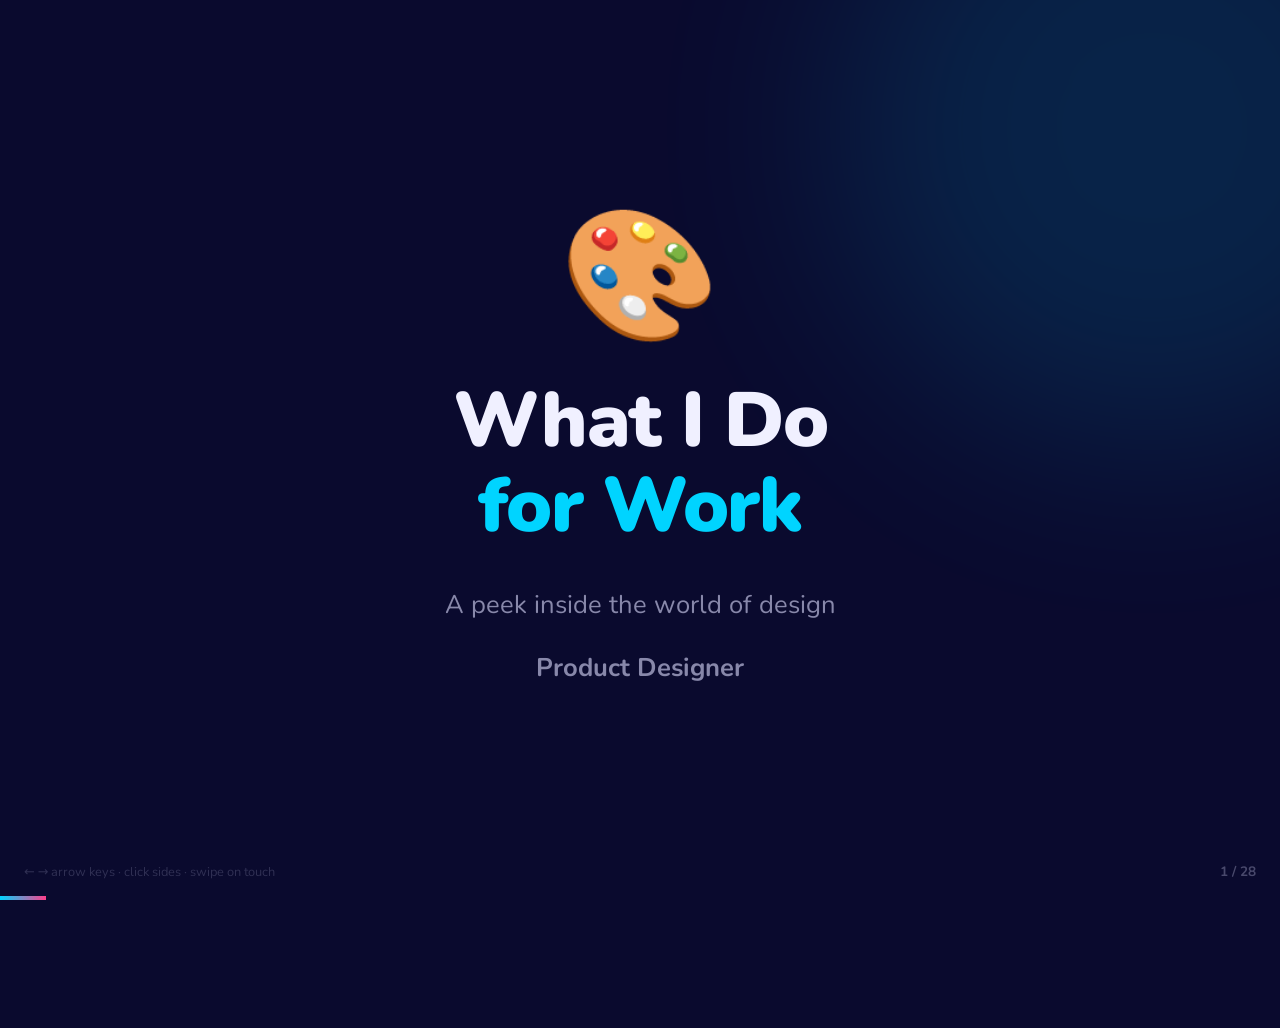
==== commit 1649d281: "Revamp presentation with individual design slides, workplace photos, and VR video - Split types of d" ====
--- a/index.html
+++ b/index.html
@@ -3,7 +3,7 @@
 <head>
   <meta charset="UTF-8">
   <meta name="viewport" content="width=device-width, initial-scale=1.0">
-  <title>How I Design the Future</title>
+  <title>What I Do for Work</title>
   <link rel="stylesheet" href="styles.css">
 </head>
 <body>
@@ -15,12 +15,12 @@
        ========================================== -->
   <section class="slide">
     <div class="big-icon">🎨</div>
-    <h1>How I Design<br><span class="cyan">the Future</span></h1>
-    <p class="subtitle">A peek inside the world of product design</p>
+    <h1>What I Do<br><span class="cyan">for Work</span></h1>
+    <p class="subtitle">A peek inside the world of design</p>
     <!-- Replace with your name -->
     <p style="margin-top:1.5rem; color:var(--gray); font-weight:700;">
       <!-- YOUR NAME HERE -->
-      Product Designer &bull; 10 years at Meta
+      Product Designer
     </p>
   </section>
 
@@ -31,18 +31,14 @@
     <h2>Look around<br>this room <span class="yellow">👀</span></h2>
     <p>Everything you see was <strong class="cyan">designed by someone.</strong></p>
 
-    <div class="annotated-scene">
-      <!-- Floating tags pointing to classroom objects -->
-      <span class="tag pos-clock">⏰ Clock</span>
-      <span class="tag pos-desk">📐 Desk</span>
-      <span class="tag pos-board">📋 Whiteboard</span>
-      <span class="tag pos-door">🚪 Door handle</span>
-      <span class="tag pos-light">💡 Lights</span>
-      <span class="tag pos-chair">🪑 Chair</span>
-      <!-- Placeholder for a classroom photo -->
-      <span style="color:var(--gray); font-size:0.85rem; font-weight:700; text-transform:uppercase; letter-spacing:0.05em;">
-        [ Your classroom photo here ]
-      </span>
+    <div class="room-tags">
+      <span class="room-tag">⏰ Clock</span>
+      <span class="room-tag">📐 Desk</span>
+      <span class="room-tag">📋 Whiteboard</span>
+      <span class="room-tag">🚪 Door handle</span>
+      <span class="room-tag">💡 Lights</span>
+      <span class="room-tag">🪑 Chair</span>
+      <span class="room-tag">🖼️ Posters</span>
     </div>
   </section>
 
@@ -97,42 +93,76 @@
   </section>
 
   <!-- ==========================================
-       SLIDE 5 — Types of Design
+       SLIDE 5 — Types of Design (intro)
        ========================================== -->
   <section class="slide">
     <h2>There are <span class="yellow">lots</span> of types of design</h2>
-
-    <div class="grid-6 stagger">
-      <div class="card fragment">
-        <div class="icon">👟</div>
-        <div class="label">Fashion</div>
-        <div class="desc">Clothes &amp; shoes</div>
-      </div>
-      <div class="card fragment">
-        <div class="icon">🛋️</div>
-        <div class="label">Interior</div>
-        <div class="desc">Rooms &amp; spaces</div>
-      </div>
-      <div class="card fragment">
-        <div class="icon">🎬</div>
-        <div class="label">Graphic</div>
-        <div class="desc">Posters &amp; logos</div>
-      </div>
-      <div class="card fragment">
-        <div class="icon">🚗</div>
-        <div class="label">Industrial</div>
-        <div class="desc">Cars &amp; products</div>
-      </div>
-      <div class="card fragment">
-        <div class="icon">🎢</div>
-        <div class="label">Experience</div>
-        <div class="desc">Theme parks &amp; services</div>
-      </div>
-      <div class="card fragment highlighted">
-        <div class="icon">📱</div>
-        <div class="label cyan">Digital</div>
-        <div class="desc">Apps &amp; screens &larr; that's me!</div>
-      </div>
+    <p>Let's look at a few...</p>
+  </section>
+
+  <!-- ==========================================
+       SLIDE 5a — Fashion Design
+       ========================================== -->
+  <section class="slide">
+    <h2><span class="pink">Fashion</span> Design</h2>
+    <p>Clothes &amp; shoes</p>
+    <div class="img-placeholder design-type-img">
+      <img src="images/fashion.jpg" alt="Gold Jordan sneaker">
+    </div>
+  </section>
+
+  <!-- ==========================================
+       SLIDE 5b — Interior Design
+       ========================================== -->
+  <section class="slide">
+    <h2><span class="green">Interior</span> Design</h2>
+    <p>Rooms &amp; spaces</p>
+    <div class="img-placeholder design-type-img">
+      <img src="images/interior-design.jpg" alt="Interior design">
+    </div>
+  </section>
+
+  <!-- ==========================================
+       SLIDE 5c — Graphic Design
+       ========================================== -->
+  <section class="slide">
+    <h2><span class="yellow">Graphic</span> Design</h2>
+    <p>Posters &amp; logos</p>
+    <div class="img-placeholder design-type-img">
+      <img src="images/graphic-design.jpg" alt="Graphic design">
+    </div>
+  </section>
+
+  <!-- ==========================================
+       SLIDE 5d — Industrial Design
+       ========================================== -->
+  <section class="slide">
+    <h2><span class="purple">Industrial</span> Design</h2>
+    <p>Cars &amp; products</p>
+    <div class="img-placeholder design-type-img">
+      <img src="images/industrial-design.avif" alt="Industrial design">
+    </div>
+  </section>
+
+  <!-- ==========================================
+       SLIDE 5e — Experience Design
+       ========================================== -->
+  <section class="slide">
+    <h2><span class="pink">Experience</span> Design</h2>
+    <p>Theme parks &amp; services</p>
+    <div class="img-placeholder design-type-img">
+      <img src="images/experience-design.png" alt="Experience design">
+    </div>
+  </section>
+
+  <!-- ==========================================
+       SLIDE 5f — Digital Design (highlighted)
+       ========================================== -->
+  <section class="slide">
+    <h2><span class="cyan">Digital</span> Design</h2>
+    <p>Apps &amp; screens &larr; that's me!</p>
+    <div class="img-placeholder design-type-img">
+      <img src="images/digital-design.png" alt="Digital design">
     </div>
   </section>
 
@@ -154,60 +184,125 @@
        SLIDE 7 — Facebook / Meta
        ========================================== -->
   <section class="slide">
-    <h2>I designed things at<br><span class="cyan">Facebook / Meta</span> for 10 years</h2>
-    <p>You've probably used something I helped build.</p>
-
-    <div class="grid-3" style="margin-top:1.5rem;">
-      <div class="img-placeholder" style="height:200px;">
-        <!-- Replace: screenshot of your Meta work #1 -->
-        [ Meta work screenshot 1 ]
-      </div>
-      <div class="img-placeholder" style="height:200px;">
-        <!-- Replace: screenshot of your Meta work #2 -->
-        [ Meta work screenshot 2 ]
-      </div>
-      <div class="img-placeholder" style="height:200px;">
-        <!-- Replace: screenshot of your Meta work #3 -->
-        [ Meta work screenshot 3 ]
-      </div>
-    </div>
-
-    <div class="prompt">
-      💬 Raise your hand if you've ever used Facebook, Instagram, or WhatsApp!
-    </div>
-  </section>
-
-  <!-- ==========================================
-       SLIDE 8 — My Tools
-       ========================================== -->
-  <section class="slide">
-    <h2>My <span class="purple">tools</span></h2>
-    <p>Just like artists have brushes, I have tools for designing on screens.</p>
-
-    <div class="tools-panel stagger">
-      <div class="tool-card fragment">
-        <div class="tool-icon">🎨</div>
-        <div class="tool-name pink">Figma</div>
-        <div class="tool-desc">Where I draw and plan my designs</div>
-      </div>
-      <div class="tool-card fragment">
-        <div class="tool-icon">🧑‍💻</div>
-        <div class="tool-name cyan">Code</div>
-        <div class="tool-desc">HTML &amp; CSS — the language of websites</div>
-      </div>
-      <div class="tool-card fragment">
-        <div class="tool-icon">🤖</div>
-        <div class="tool-name green">AI</div>
-        <div class="tool-desc">My newest helper — like having a super-smart teammate</div>
-      </div>
-    </div>
-  </section>
-
-  <!-- ==========================================
-       SLIDE 9 — VR and AR
-       ========================================== -->
-  <section class="slide">
-    <h2>Now I design for<br><span class="pink">virtual</span> &amp; <span class="cyan">augmented</span> reality</h2>
+    <h2>I work at <span class="cyan">Meta</span></h2>
+    <p>They make Facebook, Instagram, WhatsApp, Messenger, and Quest VR headsets.</p>
+    <div class="img-placeholder design-type-img">
+      <img src="images/facebook-sign.jpg" alt="Facebook sign at Meta headquarters">
+    </div>
+  </section>
+
+  <!-- ==========================================
+       SLIDE — My Day to Day (intro)
+       ========================================== -->
+  <section class="slide">
+    <h2>What does my <span class="yellow">day to day</span> look like?</h2>
+    <p>Here's what it's really like to be a designer at work.</p>
+  </section>
+
+  <!-- ==========================================
+       SLIDE — Workspace
+       ========================================== -->
+  <section class="slide">
+    <h2>My <span class="cyan">workspace</span></h2>
+    <div class="img-placeholder design-type-img">
+      <img src="images/workplace/IMG_0621.jpg" alt="Home office workspace with multiple monitors">
+    </div>
+  </section>
+
+  <!-- ==========================================
+       SLIDE — Whiteboard sketching
+       ========================================== -->
+  <section class="slide">
+    <h2><span class="pink">Sketching</span> ideas on the whiteboard</h2>
+    <div class="img-placeholder design-type-img">
+      <img src="images/workplace/IMG_20180816_115414.jpg" alt="Team posing with whiteboard sketches">
+    </div>
+  </section>
+
+  <!-- ==========================================
+       SLIDE — Team meeting
+       ========================================== -->
+  <section class="slide">
+    <h2><span class="green">Team</span> meetings</h2>
+    <div class="img-placeholder design-type-img">
+      <img src="images/workplace/IMG_20180816_121458.jpg" alt="Team brainstorming in a conference room">
+    </div>
+  </section>
+
+  <!-- ==========================================
+       SLIDE — User research
+       ========================================== -->
+  <section class="slide">
+    <h2><span class="purple">User research</span></h2>
+    <div class="img-placeholder design-type-img">
+      <img src="images/workplace/IMG_0914.jpg" alt="Observing a user research session through glass">
+    </div>
+  </section>
+
+  <!-- ==========================================
+       SLIDE — Design review
+       ========================================== -->
+  <section class="slide">
+    <h2><span class="cyan">Reviewing</span> each other's designs</h2>
+    <div class="img-placeholder design-type-img">
+      <img src="images/workplace/IMG_20190118_103338.jpg" alt="Team reviewing designs pinned to boards">
+    </div>
+  </section>
+
+  <!-- ==========================================
+       SLIDE — Brainstorming with sticky notes
+       ========================================== -->
+  <section class="slide">
+    <h2><span class="yellow">Brainstorming</span> with sticky notes</h2>
+    <div class="img-placeholder design-type-img">
+      <img src="images/workplace/IMG_20191015_140703.jpg" alt="Sticky notes and sketches covering a whiteboard wall">
+    </div>
+  </section>
+
+  <!-- ==========================================
+       SLIDE — Planning together
+       ========================================== -->
+  <section class="slide">
+    <h2><span class="pink">Planning</span> together</h2>
+    <div class="img-placeholder design-type-img">
+      <img src="images/workplace/IMG_20200221_103854.jpg" alt="Team organizing sticky notes on a whiteboard">
+    </div>
+  </section>
+
+  <!-- ==========================================
+       SLIDE — Kids at the office
+       ========================================== -->
+  <section class="slide">
+    <h2>Sometimes <span class="yellow">kids</span> visit the office</h2>
+    <div class="img-placeholder design-type-img">
+      <img src="images/workplace/IMG_20180910_182911.jpg" alt="Kids drawing on a whiteboard at the office">
+    </div>
+  </section>
+
+  <!-- ==========================================
+       SLIDE — Skills I Use Every Day
+       ========================================== -->
+  <section class="slide">
+    <h2>Skills I use <span class="purple">every day</span></h2>
+    <p>You're already learning the things I need for my job!</p>
+
+    <div class="room-tags" style="margin-top:1.5rem;">
+      <span class="room-tag">✏️ Writing</span>
+      <span class="room-tag">🎨 Drawing</span>
+      <span class="room-tag">🔢 Math</span>
+      <span class="room-tag">🗣️ Presenting</span>
+      <span class="room-tag">🤝 Teamwork</span>
+      <span class="room-tag">📖 Reading</span>
+      <span class="room-tag">🧩 Problem Solving</span>
+      <span class="room-tag">🔍 Giving Feedback</span>
+    </div>
+  </section>
+
+  <!-- ==========================================
+       SLIDE — VR and AR
+       ========================================== -->
+  <section class="slide">
+    <h2>What do I <span class="pink">design</span>?</h2>
     <p>Instead of a phone screen, I design for <strong>the world around you.</strong></p>
 
     <div class="vr-ar-compare stagger">
@@ -229,7 +324,17 @@
   </section>
 
   <!-- ==========================================
-       SLIDE 10 — Let Me Show You (VR transition)
+       SLIDE — VR/AR Video
+       ========================================== -->
+  <section class="slide">
+    <div class="video-embed">
+      <video src="images/vr-ar-demo.mp4" autoplay loop muted playsinline></video>
+    </div>
+    <p style="margin-top:1rem;"><a href="https://youtu.be/EZFftO8SVhg?t=151" target="_blank" style="color:var(--cyan); text-decoration:underline;">Watch full video on YouTube</a></p>
+  </section>
+
+  <!-- ==========================================
+       SLIDE — Let Me Show You (VR transition)
        ========================================== -->
   <section class="slide">
     <div class="big-icon">🥽</div>
@@ -239,51 +344,6 @@
   </section>
 
   <!-- ==========================================
-       SLIDE 11 — VR Demo
-       ========================================== -->
-  <section class="slide">
-    <div class="big-icon" style="font-size:6rem;">🎮</div>
-    <h1><span class="pink">VR</span> Demo Time</h1>
-    <p>Unity prototype on the Quest headset</p>
-    <div style="margin-top:2rem; display:flex; gap:1rem; flex-wrap:wrap; justify-content:center;">
-      <div class="demo-banner" style="background:linear-gradient(135deg, var(--cyan), var(--green));">
-        🕹️ HEADSET IS ON
-      </div>
-    </div>
-    <p style="margin-top:1.5rem; font-size:0.95rem;">
-      (Cast headset to this screen or pass it around)
-    </p>
-  </section>
-
-  <!-- ==========================================
-       SLIDE 12 — AI Demo
-       ========================================== -->
-  <section class="slide">
-    <div class="big-icon">🤖</div>
-    <h2>Let's build a game<br><span class="green">RIGHT NOW</span> with AI</h2>
-    <p>You pick the theme. I'll build it live.</p>
-
-    <div class="grid-3 stagger" style="margin-top:2rem; max-width:800px;">
-      <div class="card fragment" style="cursor:pointer;">
-        <div class="icon">🦖</div>
-        <div class="label">Dinosaurs</div>
-      </div>
-      <div class="card fragment" style="cursor:pointer;">
-        <div class="icon">👽</div>
-        <div class="label">Space Aliens</div>
-      </div>
-      <div class="card fragment" style="cursor:pointer;">
-        <div class="icon">🍕</div>
-        <div class="label">Pizza</div>
-      </div>
-    </div>
-
-    <div class="prompt" style="margin-top:2rem;">
-      💬 Vote now! Shout out your favorite — or suggest something else!
-    </div>
-  </section>
-
-  <!-- ==========================================
        SLIDE 13 — Design Is for Everyone
        ========================================== -->
   <section class="slide">
--- a/styles.css
+++ b/styles.css
@@ -235,6 +235,72 @@
   object-fit: cover;
   border-radius: inherit;
 }
+
+/* --- Design-type full-bleed image --- */
+.design-type-img {
+  width: 90vw;
+  max-width: 1200px;
+  height: 55vh;
+  margin-top: 1.5rem;
+  border-radius: 1.2rem;
+}
+
+@media (min-width: 769px) and (min-height: 600px) {
+  .design-type-img {
+    height: 60vh;
+  }
+}
+
+/* --- Video Embed (responsive 16:9) --- */
+.video-embed {
+  width: 90vw;
+  max-width: 1200px;
+  aspect-ratio: 16 / 9;
+  border-radius: 1.2rem;
+  overflow: hidden;
+}
+
+.video-embed iframe,
+.video-embed video {
+  width: 100%;
+  height: 100%;
+  border: none;
+  object-fit: contain;
+  border-radius: inherit;
+}
+
+/* --- Room Tags (big pills) --- */
+.room-tags {
+  display: flex;
+  flex-wrap: wrap;
+  justify-content: center;
+  gap: 1.2rem;
+  margin-top: 2rem;
+  max-width: 900px;
+}
+
+.room-tag {
+  background: var(--bg-light);
+  border: 2px solid rgba(255,255,255,0.1);
+  border-radius: 100px;
+  padding: 1rem 2.2rem;
+  font-size: clamp(1.3rem, 2.5vw, 2rem);
+  font-weight: 900;
+  color: var(--white);
+  animation: float 3s ease-in-out infinite;
+}
+
+.room-tag:nth-child(even) {
+  animation-delay: -1.5s;
+}
+
+.room-tag:nth-child(1) { border-color: var(--cyan); }
+.room-tag:nth-child(2) { border-color: var(--pink); }
+.room-tag:nth-child(3) { border-color: var(--yellow); }
+.room-tag:nth-child(4) { border-color: var(--green); }
+.room-tag:nth-child(5) { border-color: var(--purple); }
+.room-tag:nth-child(6) { border-color: var(--orange); }
+.room-tag:nth-child(7) { border-color: var(--cyan); }
 
 /* --- Equation visual --- */
 .equation {
